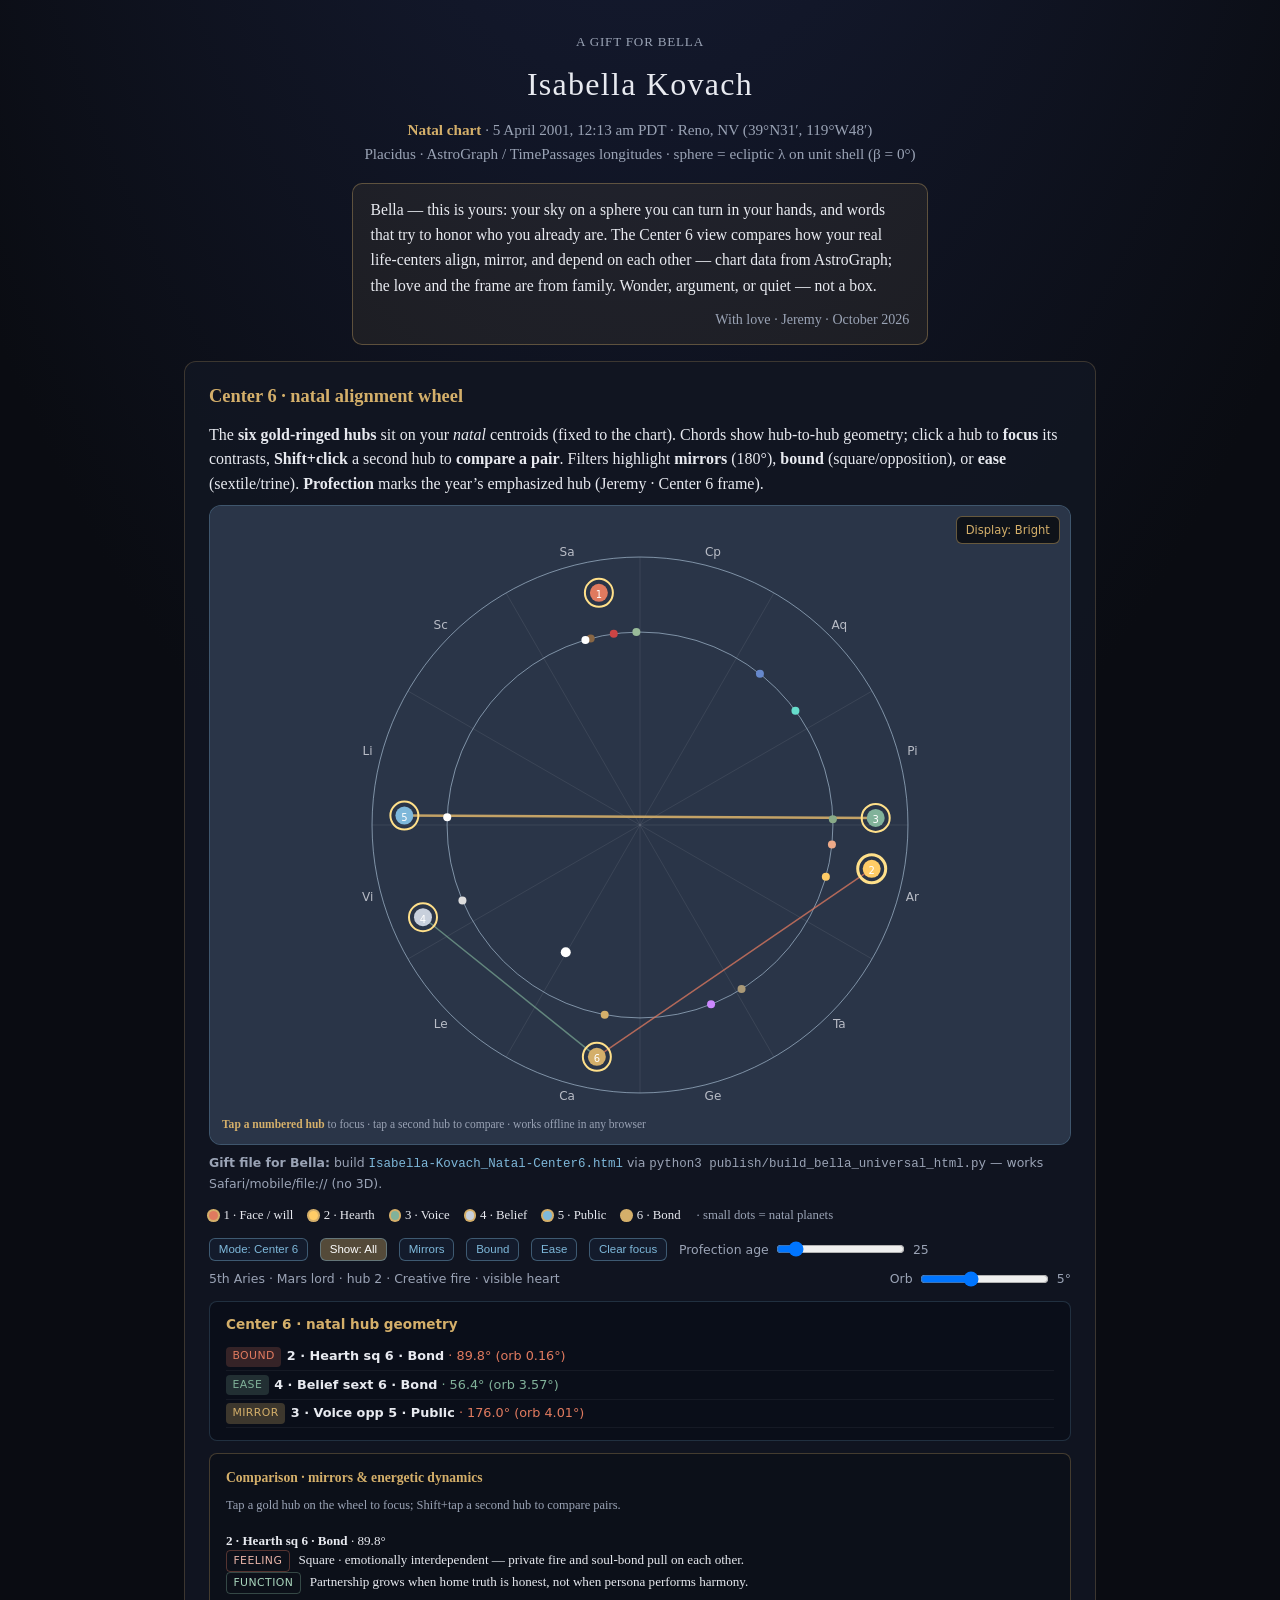
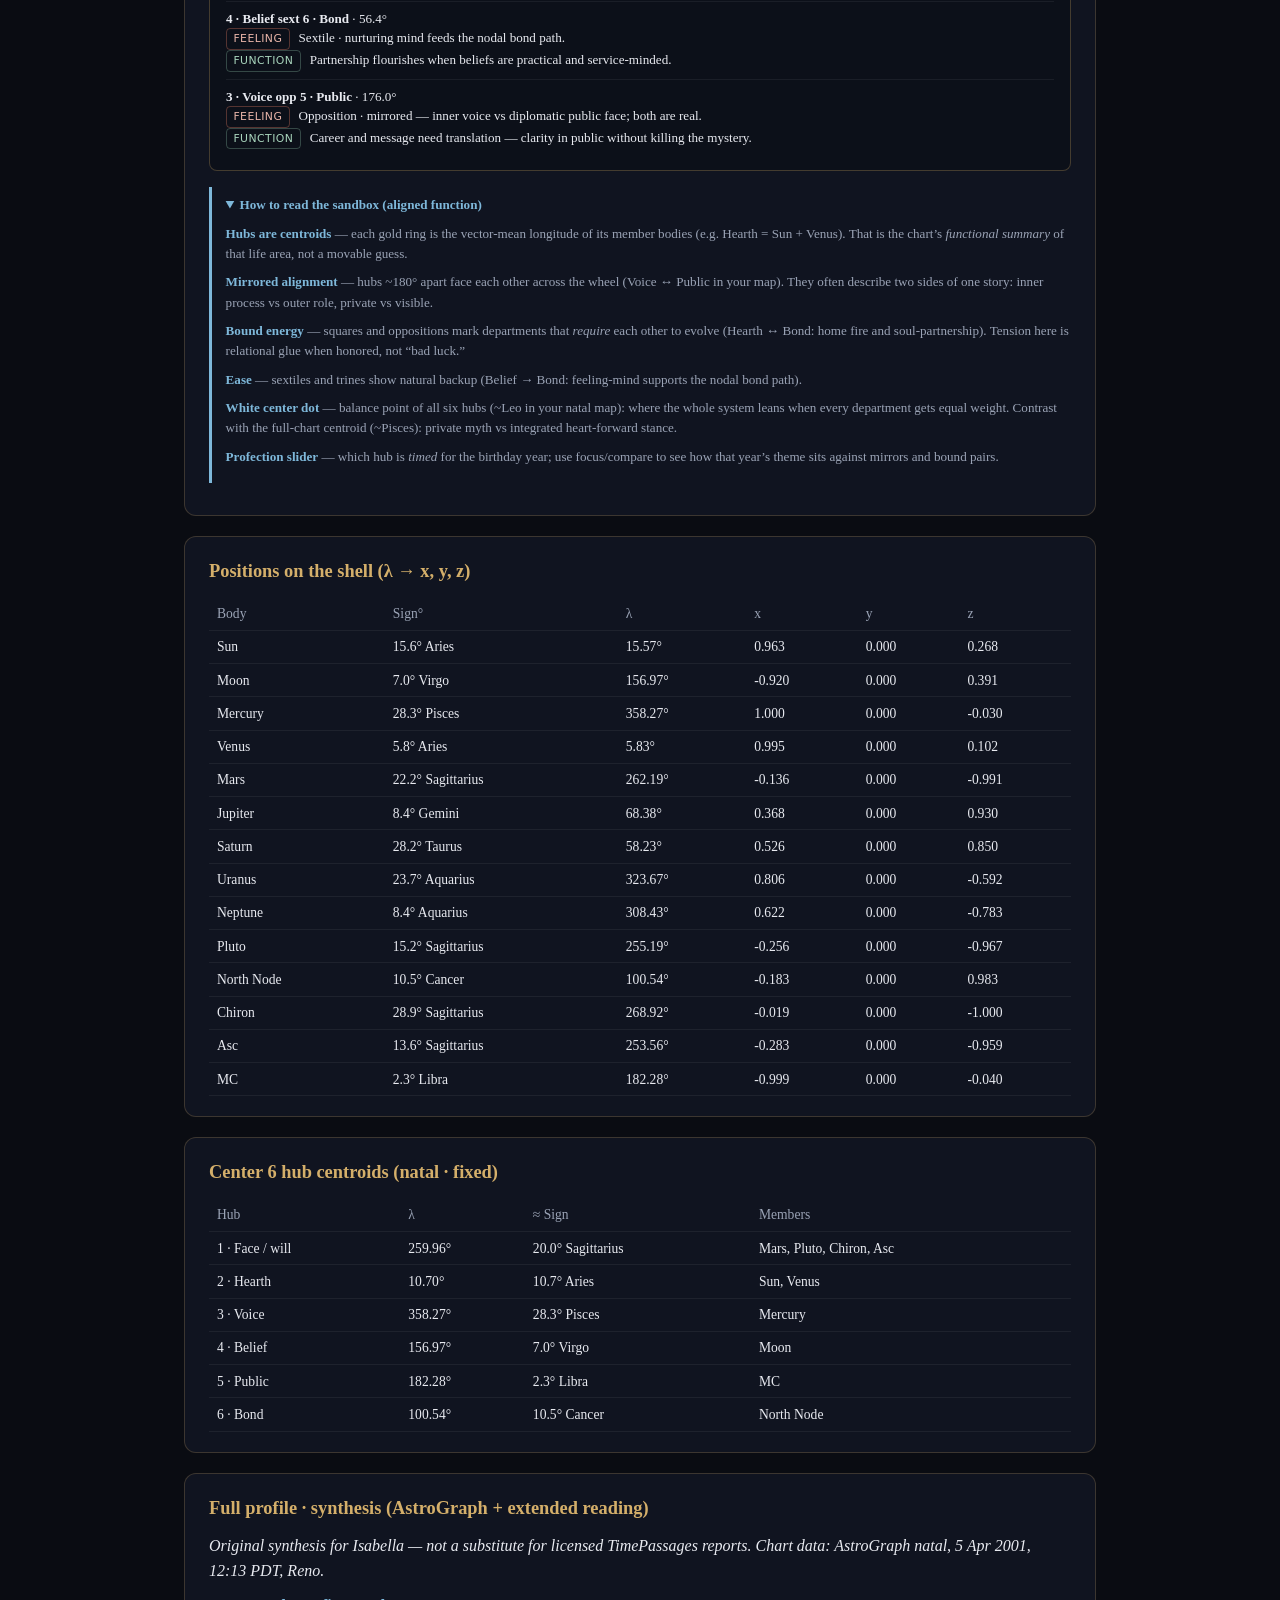
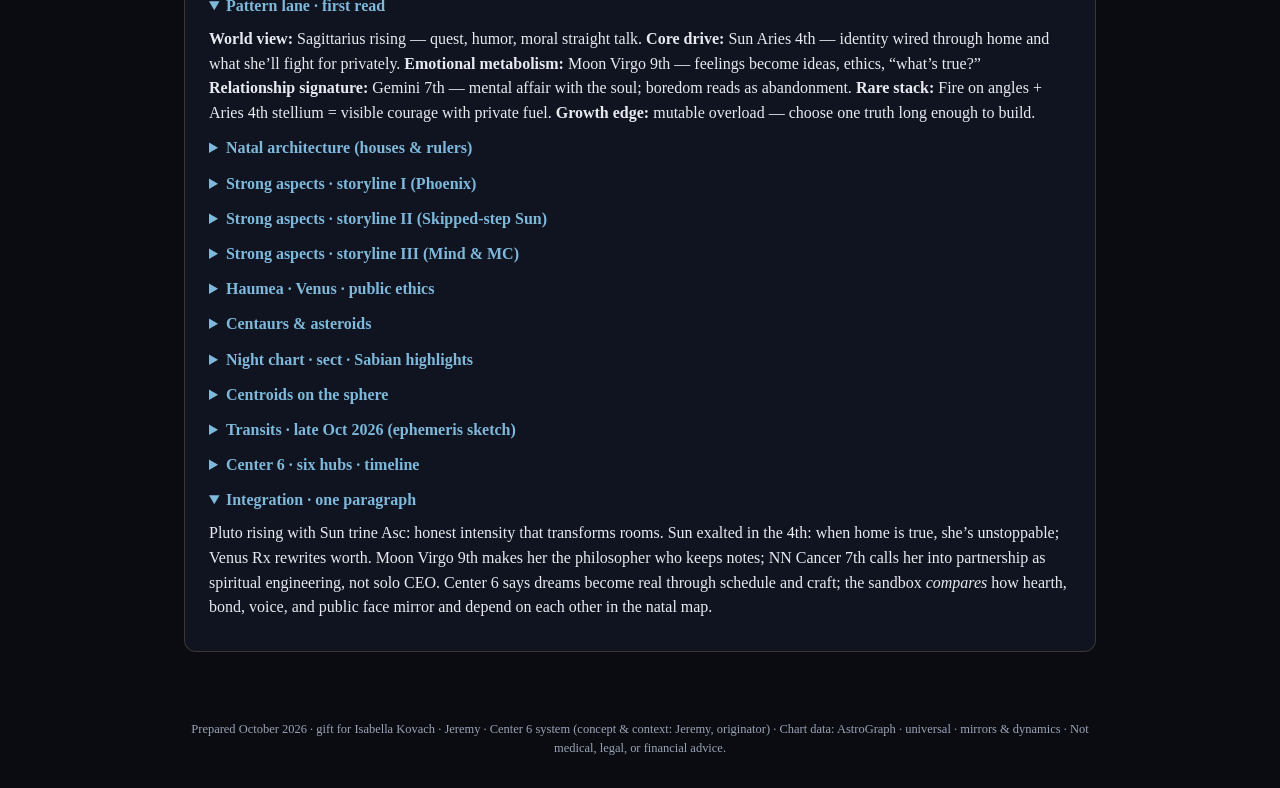
==== hearth-center6-kovach-v0.html @ 4db71a83 "Add unlisted Center 6 natal wheel for Isabella (noindex, not linked)." ====
<!DOCTYPE html>
<html lang="en">
<head>
  <meta charset="utf-8" />
  <meta name="robots" content="noindex,nofollow,noarchive" />
  <meta name="viewport" content="width=device-width, initial-scale=1" />
  <title>Isabella Kovach · Natal Profile · Ecliptic Sphere</title>
  <style>
    :root {
      --bg: #0a0c12;
      --panel: rgba(18, 22, 34, 0.92);
      --text: #e8eaf0;
      --muted: #9aa3b5;
      --gold: #d4af6a;
      --accent: #7eb8da;
      --fire: #e07a5f;
      --earth: #81b29a;
      --air: #a8dadc;
      --water: #6a8caf;
    }
    * { box-sizing: border-box; }
    body {
      margin: 0;
      font-family: "Iowan Old Style", "Palatino Linotype", Palatino, Georgia, serif;
      background: radial-gradient(ellipse 120% 80% at 50% -20%, #1a2240 0%, var(--bg) 55%);
      color: var(--text);
      line-height: 1.55;
    }
    header {
      padding: 2rem 1.5rem 1rem;
      max-width: 960px;
      margin: 0 auto;
      text-align: center;
    }
    header h1 {
      font-weight: 500;
      letter-spacing: 0.04em;
      margin: 0 0 0.35rem;
      font-size: clamp(1.5rem, 4vw, 2rem);
    }
    header .meta { color: var(--muted); font-size: 0.95rem; }
    header .meta strong { color: var(--gold); font-weight: 600; }
    header .gift {
      margin: 1.1rem auto 0;
      max-width: 36rem;
      padding: 0.85rem 1.1rem;
      border-radius: 10px;
      border: 1px solid rgba(212, 175, 106, 0.35);
      background: rgba(212, 175, 106, 0.08);
      color: var(--text);
      font-size: 0.98rem;
      line-height: 1.6;
      text-align: left;
    }
    header .gift em { color: var(--gold); font-style: normal; font-weight: 600; }
    header .gift .from { display: block; margin-top: 0.65rem; font-size: 0.88rem; color: var(--muted); text-align: right; }
    .credit-note {
      font-size: 0.82rem;
      color: var(--muted);
      border-left: 3px solid var(--gold);
      padding: 0.5rem 0 0.5rem 0.85rem;
      margin: 0.75rem 0;
    }
    .credit-note strong { color: var(--accent); font-weight: 600; }
    main { max-width: 960px; margin: 0 auto; padding: 0 1.5rem 3rem; }
    section {
      background: var(--panel);
      border: 1px solid rgba(212, 175, 106, 0.22);
      border-radius: 12px;
      padding: 1.25rem 1.5rem;
      margin-bottom: 1.25rem;
    }
    section h2 {
      margin: 0 0 0.75rem;
      font-size: 1.15rem;
      color: var(--gold);
      font-weight: 600;
    }
    section h3 {
      margin: 1rem 0 0.4rem;
      font-size: 1rem;
      color: var(--accent);
    }
    p { margin: 0.5rem 0; }
    ul { margin: 0.4rem 0; padding-left: 1.2rem; }
    .sphere-wrap {
      touch-action: manipulation;
      position: relative;
      width: 100%;
      aspect-ratio: 1;
      max-height: min(72vh, 640px);
      border-radius: 12px;
      overflow: hidden;
      /* Fallback if WebGL clear fails; 3D scene uses its own clear color */
      background: #3d4f6a;
      border: 1px solid rgba(126, 184, 218, 0.25);
    }
    .sphere-wrap[data-display="cinema"] { background: #050608; }
    .sphere-wrap[data-display="bright"] { background: #2a3548; }
    .display-toggle {
      position: absolute;
      top: 0.65rem;
      right: 0.65rem;
      z-index: 2;
      font-size: 0.72rem;
      font-family: system-ui, sans-serif;
      padding: 0.35rem 0.55rem;
      border-radius: 6px;
      border: 1px solid rgba(212, 175, 106, 0.45);
      background: rgba(10, 12, 18, 0.85);
      color: var(--gold);
      cursor: pointer;
    }
    .display-toggle:hover { background: rgba(30, 36, 52, 0.95); }
    #sphere-canvas { width: 100%; height: 100%; display: block; }
    .sphere-hud {
      position: absolute;
      left: 0.75rem;
      bottom: 0.75rem;
      font-size: 0.72rem;
      color: var(--muted);
      pointer-events: none;
      line-height: 1.35;
    }
    .legend {
      display: flex;
      flex-wrap: wrap;
      gap: 0.5rem 1rem;
      margin-top: 0.75rem;
      font-size: 0.8rem;
    }
    .legend span { display: inline-flex; align-items: center; gap: 0.35rem; }
    .dot {
      width: 0.55rem;
      height: 0.55rem;
      border-radius: 50%;
      display: inline-block;
    }
    .table-scroll { overflow-x: auto; -webkit-overflow-scrolling: touch; }
    table {
      width: 100%;
      border-collapse: collapse;
      font-size: 0.85rem;
    }
    th, td {
      text-align: left;
      padding: 0.35rem 0.5rem;
      border-bottom: 1px solid rgba(255,255,255,0.06);
    }
    th { color: var(--muted); font-weight: 500; }
    .timeline { font-size: 0.88rem; }
    .timeline dt { color: var(--gold); font-weight: 600; margin-top: 0.65rem; }
    .timeline dd { margin: 0.15rem 0 0 0; color: var(--text); }
    .sandbox-bar {
      display: flex;
      flex-wrap: wrap;
      gap: 0.5rem 0.75rem;
      align-items: center;
      margin: 0.75rem 0 0;
      font-size: 0.78rem;
      font-family: system-ui, sans-serif;
    }
    .sandbox-bar label { color: var(--muted); display: flex; align-items: center; gap: 0.35rem; }
    .sandbox-bar button {
      font-size: 0.72rem;
      padding: 0.3rem 0.55rem;
      border-radius: 6px;
      border: 1px solid rgba(126, 184, 218, 0.4);
      background: rgba(20, 28, 46, 0.9);
      color: var(--accent);
      cursor: pointer;
    }
    .sandbox-bar button:hover { background: rgba(40, 52, 78, 0.95); }
    .aspect-panel {
      margin-top: 0.75rem;
      padding: 0.75rem 1rem;
      border-radius: 8px;
      background: rgba(8, 12, 22, 0.65);
      border: 1px solid rgba(126, 184, 218, 0.2);
      font-size: 0.8rem;
      font-family: system-ui, sans-serif;
      max-height: 220px;
      overflow-y: auto;
    }
    .aspect-panel h4 { margin: 0 0 0.5rem; color: var(--gold); font-size: 0.85rem; }
    .aspect-row { padding: 0.2rem 0; border-bottom: 1px solid rgba(255,255,255,0.05); }
    .aspect-row strong { color: var(--text); }
    .aspect-harm { color: #81b29a; }
    .aspect-hard { color: #e07a5f; }
    .aspect-mirror { color: #d4af6a; }
    .dynamic-panel {
      margin-top: 0.75rem;
      padding: 0.85rem 1rem;
      border-radius: 8px;
      border: 1px solid rgba(212, 175, 106, 0.28);
      background: rgba(0, 0, 0, 0.2);
      font-size: 0.82rem;
    }
    .dynamic-panel h4 { margin: 0 0 0.5rem; color: var(--gold); font-size: 0.85rem; }
    .dynamic-row { padding: 0.45rem 0; border-bottom: 1px solid rgba(255,255,255,0.06); line-height: 1.45; }
    .dynamic-row:last-child { border-bottom: none; }
    .tag {
      display: inline-block;
      font-size: 0.68rem;
      font-family: system-ui, sans-serif;
      letter-spacing: 0.04em;
      text-transform: uppercase;
      padding: 0.12rem 0.4rem;
      border-radius: 4px;
      margin-right: 0.35rem;
      vertical-align: middle;
    }
    .tag-mirror { background: rgba(212, 175, 106, 0.25); color: var(--gold); }
    .tag-bound { background: rgba(224, 122, 95, 0.2); color: #e07a5f; }
    .tag-ease { background: rgba(129, 178, 154, 0.2); color: #81b29a; }
    .tag-couple { background: rgba(126, 184, 218, 0.2); color: var(--accent); }
    .tag-emotional { border: 1px solid rgba(224, 122, 95, 0.35); color: #e8b4a8; }
    .tag-functional { border: 1px solid rgba(129, 178, 154, 0.35); color: #a8d4bc; }
    .sandbox-bar button.active { background: rgba(212, 175, 106, 0.35); color: #fff; }
    .analysis details { margin: 0.65rem 0; }
    .analysis summary {
      cursor: pointer;
      color: var(--accent);
      font-weight: 600;
    }
    .analysis details[open] summary { margin-bottom: 0.5rem; }
    footer {
      max-width: 960px;
      margin: 0 auto;
      padding: 0 1.5rem 2rem;
      font-size: 0.78rem;
      color: var(--muted);
      text-align: center;
    }
    @media print {
      .sphere-wrap {
      touch-action: manipulation; break-inside: avoid; max-height: 420px; }
      body { background: #fff; color: #111; }
      section { border-color: #ccc; background: #fafafa; }
    }
  </style>
</head>
<body>
  <header>
    <p class="meta" style="margin:0 0 0.5rem; font-size:0.82rem; letter-spacing:0.06em; text-transform:uppercase;">A gift for Bella</p>
    <h1>Isabella Kovach</h1>
    <p class="meta">
      <strong>Natal chart</strong> · 5 April 2001, 12:13 am PDT · Reno, NV (39°N31′, 119°W48′)<br />
      Placidus · AstroGraph / TimePassages longitudes · sphere = ecliptic λ on unit shell (β = 0°)
    </p>
    <div class="gift">
      Bella — this is yours: your sky on a sphere you can turn in your hands, and words that try to honor who you already are. The Center 6 view compares how your real life-centers align, mirror, and depend on each other — chart data from AstroGraph; the love and the frame are from family. Wonder, argument, or quiet — not a box.
      <span class="from">With love · Jeremy · October 2026</span>
    </div>
  </header>

  <main>
    <section id="sphere">
      <h2>Center 6 · natal alignment wheel</h2>
      <p>The <strong>six gold-ringed hubs</strong> sit on your <em>natal</em> centroids (fixed to the chart). Chords show hub-to-hub geometry; click a hub to <strong>focus</strong> its contrasts, <strong>Shift+click</strong> a second hub to <strong>compare a pair</strong>. Filters highlight <strong>mirrors</strong> (180°), <strong>bound</strong> (square/opposition), or <strong>ease</strong> (sextile/trine). <strong>Profection</strong> marks the year’s emphasized hub (Jeremy · Center 6 frame).</p>
      <div class="sphere-wrap" id="sphere-wrap" data-display="bright">
        <button type="button" class="display-toggle" id="display-toggle" title="Cycle background contrast">Display: Bright</button>
        <canvas id="natal-chart-canvas" aria-label="Natal ecliptic wheel with Center 6 hubs"></canvas>
        <div class="sphere-hud" id="sphere-hud">Click a <strong style="color:#d4af6a">gold hub</strong> to focus · Shift+click to compare · drag empty space to rotate · scroll to zoom</div>
        
        
      </div>
      <p style="font-size:0.78rem;color:var(--muted);margin:0.5rem 0 0;font-family:system-ui,sans-serif;"><strong>Gift file for Bella:</strong> build <code style="color:var(--accent)">Isabella-Kovach_Natal-Center6.html</code> via <code>python3 publish/build_bella_universal_html.py</code> — works Safari/mobile/file:// (no 3D).</p>
      <div class="legend" id="planet-legend"></div>
      <div class="sandbox-bar">
        <button type="button" id="toggle-mode">Mode: Center 6</button>
        <button type="button" id="filter-all" class="active">Show: All</button>
        <button type="button" id="filter-mirror">Mirrors</button>
        <button type="button" id="filter-bound">Bound</button>
        <button type="button" id="filter-ease">Ease</button>
        <button type="button" id="clear-focus">Clear focus</button>
        <label>Profection age <input type="range" id="age-slider" min="24" max="34" value="25" /> <span id="age-val">25</span></label>
        <span id="profection-caption" style="color:var(--muted);flex:1 1 12rem;"></span>
        <label>Orb <input type="range" id="orb-slider" min="2" max="10" value="5" /> <span id="orb-val">5°</span></label>
      </div>
      <div class="aspect-panel" id="aspect-panel">
        <h4 id="aspect-panel-title">Center 6 · natal hub geometry</h4>
        <div id="aspect-list"></div>
      </div>
      <div class="dynamic-panel" id="dynamic-panel">
        <h4 id="dynamic-panel-title">Comparison · mirrors &amp; energetic dynamics</h4>
        <p id="dynamic-intro" style="margin:0 0 0.5rem;color:var(--muted);font-size:0.78rem;">Click a hub to see how that life-center couples, mirrors, or depends on the others. Pairs are read from natal centroids only.</p>
        <div id="dynamic-list"></div>
      </div>
      <details open class="credit-note" style="margin-top:1rem;border-left-color:var(--accent);">
        <summary style="cursor:pointer;color:var(--accent);font-weight:600;">How to read the sandbox (aligned function)</summary>
        <p><strong>Hubs are centroids</strong> — each gold ring is the vector-mean longitude of its member bodies (e.g. Hearth = Sun + Venus). That is the chart’s <em>functional summary</em> of that life area, not a movable guess.</p>
        <p><strong>Mirrored alignment</strong> — hubs ~180° apart face each other across the wheel (Voice ↔ Public in your map). They often describe two sides of one story: inner process vs outer role, private vs visible.</p>
        <p><strong>Bound energy</strong> — squares and oppositions mark departments that <em>require</em> each other to evolve (Hearth ↔ Bond: home fire and soul-partnership). Tension here is relational glue when honored, not “bad luck.”</p>
        <p><strong>Ease</strong> — sextiles and trines show natural backup (Belief → Bond: feeling-mind supports the nodal bond path).</p>
        <p><strong>White center dot</strong> — balance point of all six hubs (~Leo in your natal map): where the whole system leans when every department gets equal weight. Contrast with the full-chart centroid (~Pisces): private myth vs integrated heart-forward stance.</p>
        <p><strong>Profection slider</strong> — which hub is <em>timed</em> for the birthday year; use focus/compare to see how that year’s theme sits against mirrors and bound pairs.</p>
      </details>
    </section>

    <section>
      <h2>Positions on the shell (λ → x, y, z)</h2>
      <table id="pos-table">
        <thead><tr><th>Body</th><th>Sign°</th><th>λ</th><th>x</th><th>y</th><th>z</th></tr></thead>
        <tbody></tbody>
      </table>
    </section>

    <section>
      <h2>Center 6 hub centroids (natal · fixed)</h2>
      <table id="centroid-table">
        <thead><tr><th>Hub</th><th>λ</th><th>≈ Sign</th><th>Members</th></tr></thead>
        <tbody id="hub-table-body"></tbody>
      </table>
    </section>

    <section class="analysis">
      <h2>Full profile · synthesis (AstroGraph + extended reading)</h2>
      <p><em>Original synthesis for Isabella — not a substitute for licensed TimePassages reports. Chart data: AstroGraph natal, 5 Apr 2001, 12:13 PDT, Reno.</em></p>

      <details open>
        <summary>Pattern lane · first read</summary>
        <p><strong>World view:</strong> Sagittarius rising — quest, humor, moral straight talk. <strong>Core drive:</strong> Sun Aries 4th — identity wired through home and what she’ll fight for privately. <strong>Emotional metabolism:</strong> Moon Virgo 9th — feelings become ideas, ethics, “what’s true?” <strong>Relationship signature:</strong> Gemini 7th — mental affair with the soul; boredom reads as abandonment. <strong>Rare stack:</strong> Fire on angles + Aries 4th stellium = visible courage with private fuel. <strong>Growth edge:</strong> mutable overload — choose one truth long enough to build.</p>
      </details>

      <details>
        <summary>Natal architecture (houses &amp; rulers)</summary>
        <p><strong>Asc Sag · MC Libra</strong> — public grace, diplomacy, beauty; career ruled by <strong>Venus Rx 4th</strong> (roots before résumé). <strong>4th cluster:</strong> Sun (exalted), Venus Rx, Vesta, Juno, Eris — hearth is sacred, contractual, disruptive. <strong>1st cluster:</strong> Mars, Pluto Rx, Chiron, Pallas, Nessus — visible will, wound, strategy. <strong>6th:</strong> Jupiter Gemini + Saturn Taurus — monastery of craft; Saturn trine MC. <strong>2nd:</strong> Uranus/Neptune Aquarius — visionary, unstable values; Lilith equality in money. <strong>NN Cancer 7th / SN Cap 1st</strong> — partnership nurture vs. solo achiever habit. <strong>Vertex &amp; Lot of Fortune 8th</strong> — fate and luck through merge and transformation.</p>
      </details>

      <details>
        <summary>Strong aspects · storyline I (Phoenix)</summary>
        <p>Sun trine Pluto (0.4°), Sun trine Asc, Pluto conjunct Asc (1.6°), Sun trine Pallas, Pluto conjunct Pallas — regeneration on the persona; champion underdog; shadow: intensity, ego when insecure. Vesta trine Asc: devotion visible. Mars conjunct Pluto + Chiron: passive-aggressive OR healer-warrior — conscious anger decides. Fire trine engine: Sun/Venus Aries — Mars/Pluto/Chiron Sag — recovery fast when home is honest.</p>
      </details>

      <details>
        <summary>Strong aspects · storyline II (Skipped-step Sun)</summary>
        <p>Sun square North Node (5°) — identity mission not easy; discover who you are at base. Sun conjunct Eris/Vesta; square Nessus/Ceres — soul-aligned fights; trust/nurture wounds. Sun inconjunct Makemake (0.4°); Moon conjunct Makemake — activism and natural law as feeling. Sun semi-square Saturn — love vs. recognition. Sun conjunct Venus (9.7°) — charm fused with selfhood at the root.</p>
      </details>

      <details>
        <summary>Strong aspects · storyline III (Mind &amp; MC)</summary>
        <p>Mercury sextile Saturn (exact) — profound structured mind. Mercury square Chiron (0.6°) — communication wound/healing; sibling/speech themes. Mercury opposite MC — public wants clarity; Mercury Pisces 3rd wants poetry — editor, therapist, artist of form. Moon conjunct Chariklo (2.3°) — blind seer in 9th; Moon square Jupiter (1.4°) — optimism, overspend, overpromise. Moon trine/sextile nodes — visceral drive toward nurture and home base.</p>
      </details>

      <details>
        <summary>Haumea · Venus · public ethics</summary>
        <p>Venus opposite Haumea (1.6°); Haumea conjunct MC (5.1°); Venus opposite MC — love renegotiated against natural law in career. Jupiter trine Neptune (0.1°) trine Haumea — faith, art, generosity; Neptune square Pholus — groups/opening the “cask” risk. Venus sextile Jupiter/Neptune — romantic idealism; ground via 6th-house Saturn.</p>
      </details>

      <details>
        <summary>Centaurs &amp; asteroids</summary>
        <p><strong>Pallas</strong> conj Asc/Pluto — strategic fire. <strong>Juno</strong> 4th Aries — boundaries in partnership at home. <strong>Pholus</strong> 11th Rx — friend-group trigger events. <strong>Nessus</strong> 1st + SN — poison/revenge theme on identity; NN opp Nessus — grow through clean trust. <strong>Ceres–Nessus</strong> — nurture vs. harm cycles. <strong>Eris</strong> 4th — iconoclasm at home; Mars trine Eris — fight from core values. <strong>Makemake</strong> square Asc — environmental moral compass on the body.</p>
      </details>

      <details>
        <summary>Night chart · sect · Sabian highlights</summary>
        <p>Night birth: Moon &amp; Venus in sect; Sun/Mars out of sect — feelings and bonding as reliable instruments. Sun exalted 4th; Venus Rx detriment under Sun’s beams — love learned backward. Sun Aries 16 — nature spirits at sunset (thin veil at home). Moon Virgo 7 — complexity of service and desire. MC Libra 3 — public built one fair decision at a time.</p>
      </details>

      <details>
        <summary>Centroids on the sphere</summary>
        <p>Whole chart ≈ 17° Pisces; personal pentad ≈ 22° Pisces; Sag cluster ≈ 20° Sag; Sun–Venus ≈ 11° Aries; Sun–Moon balance ≈ 26° Gemini. Global pull = private myth + identity-at-home; Sag cluster = visible arrow; Gemini midpoint = mind/belief axis.</p>
      </details>

      <details>
        <summary>Transits · late Oct 2026 (ephemeris sketch)</summary>
        <p><strong>Act I:</strong> Saturn + Neptune early Aries on 4th stellium — home/worth rebuilt and fogged. <strong>Act II:</strong> Uranus Gemini square Moon 9th — belief/work shake; conjunct natal Jupiter 6th. <strong>Act III:</strong> Mars/Jupiter Leo 8th trine Sag 1st — depth fuels confidence. <strong>Act IV:</strong> Sun Scorpio sextile MC — backstage work feeds reputation. <strong>Profection 25:</strong> Aries 5th, Mars lord — creative reboot year; aligns with Personal Year 1.</p>
      </details>

      <details>
        <summary>Center 6 · six hubs · timeline</summary>
        <div class="credit-note">
          <strong>Center 6</strong> is a family reading frame — not an AstroGraph product. It names two layers: (1) the <em>natal 6th house</em> as the life “center of craft” (body, daily work, rhythm — here Jupiter + Saturn), and (2) <em>six aspect hubs</em> (Face, Hearth, Voice, Belief, Public, Bond) used to time themes through profection years. Context, naming, and integration for this profile: <strong>Jeremy (originator)</strong>; chart longitudes remain AstroGraph / TimePassages.
        </div>
        <p><strong>Natal 6th</strong> Jupiter + Saturn — mastery through routine. <strong>Hubs:</strong> (1) Face/will (2) Hearth (3) Voice (4) Belief (5) Public (6) Bond. <strong>Apr 2026–27</strong> age 25 PY1 5th Mars. <strong>Apr 2027–28</strong> age 26 PY2 <strong>6th Venus = Center 6 year</strong>. <strong>2028</strong> 7th Mercury. <strong>2029</strong> 8th Moon. <strong>2030–31</strong> Saturn return. <strong>2031</strong> 10th Mercury / Haumea MC harvest.</p>
      </details>

      <details open>
        <summary>Integration · one paragraph</summary>
        <p>Pluto rising with Sun trine Asc: honest intensity that transforms rooms. Sun exalted in the 4th: when home is true, she’s unstoppable; Venus Rx rewrites worth. Moon Virgo 9th makes her the philosopher who keeps notes; NN Cancer 7th calls her into partnership as spiritual engineering, not solo CEO. Center 6 says dreams become real through schedule and craft; the sandbox <em>compares</em> how hearth, bond, voice, and public face mirror and depend on each other in the natal map.</p>
      </details>
    </section>
  </main>

  <footer>
    Prepared October 2026 · gift for Isabella Kovach · Jeremy · Center 6 system (concept &amp; context: Jeremy, originator) · Chart data: AstroGraph · universal · mirrors &amp; dynamics · Not medical, legal, or financial advice.
  </footer>

  
<script>
/**
 * Local-file / Safari-safe natal wheel (no ES modules, no WebGL).
 * Used when opening the HTML via file:// (double-click, AirDrop, Drive download).
 */
(function () {
  const SIGNS = [
    'Aries', 'Taurus', 'Gemini', 'Cancer', 'Leo', 'Virgo', 'Libra', 'Scorpio',
    'Sagittarius', 'Capricorn', 'Aquarius', 'Pisces',
  ];

  const BODIES = [
    { name: 'Sun', sign: 'Aries', d: 15, m: 33, s: 59, color: '#ffcc66' },
    { name: 'Moon', sign: 'Virgo', d: 6, m: 58, s: 25, color: '#dddddd' },
    { name: 'Mercury', sign: 'Pisces', d: 28, m: 16, s: 13, color: '#88aa88' },
    { name: 'Venus', sign: 'Aries', d: 5, m: 50, s: 3, color: '#eeaa88' },
    { name: 'Mars', sign: 'Sagittarius', d: 22, m: 11, s: 6, color: '#cc4444' },
    { name: 'Jupiter', sign: 'Gemini', d: 8, m: 22, s: 58, color: '#cc88ff' },
    { name: 'Saturn', sign: 'Taurus', d: 28, m: 14, s: 1, color: '#aa9977' },
    { name: 'Uranus', sign: 'Aquarius', d: 23, m: 40, s: 26, color: '#66ddcc' },
    { name: 'Neptune', sign: 'Aquarius', d: 8, m: 25, s: 54, color: '#6688cc' },
    { name: 'Pluto', sign: 'Sagittarius', d: 15, m: 11, s: 15, color: '#886644' },
    { name: 'North Node', sign: 'Cancer', d: 10, m: 32, s: 32, color: '#d4af6a' },
    { name: 'Chiron', sign: 'Sagittarius', d: 28, m: 55, s: 9, color: '#99bb99' },
    { name: 'Asc', sign: 'Sagittarius', d: 13, m: 33, s: 49, color: '#ffffff' },
    { name: 'MC', sign: 'Libra', d: 2, m: 17, s: 0, color: '#ffffff' },
  ];

  const CENTER6_HUBS = [
    { id: 1, label: '1 · Face / will', members: ['Mars', 'Pluto', 'Chiron', 'Asc'], color: '#e07a5f' },
    { id: 2, label: '2 · Hearth', members: ['Sun', 'Venus'], color: '#ffcc66' },
    { id: 3, label: '3 · Voice', members: ['Mercury'], color: '#81b29a' },
    { id: 4, label: '4 · Belief', members: ['Moon'], color: '#c8d0dc' },
    { id: 5, label: '5 · Public', members: ['MC'], color: '#7eb8da' },
    { id: 6, label: '6 · Bond', members: ['North Node'], color: '#d4af6a' },
  ];

  const HUB_PAIR_DYNAMICS = {
    '2-3': {
      emotional: 'Heart and speech share one breath — what you love at home wants to be said immediately.',
      functional: 'Sun–Venus and Mercury on one arc: identity-at-hearth exports through voice.',
    },
    '2-6': {
      emotional: 'Square · emotionally interdependent — private fire and soul-bond pull on each other.',
      functional: 'Partnership grows when home truth is honest, not when persona performs harmony.',
    },
    '3-5': {
      emotional: 'Opposition · mirrored — inner voice vs diplomatic public face; both are real.',
      functional: 'Career and message need translation — clarity in public without killing the mystery.',
    },
    '3-4': {
      emotional: 'Near-opposition · belief-feeling and voice stare across the wheel.',
      functional: 'Moon Virgo 9th and Mercury 3rd: teach what you feel after you have sorted it.',
    },
    '4-5': {
      emotional: 'Conjunction-band · belief and reputation cohabit on your name.',
      functional: 'Public role carries emotional ethics; reputation follows integrity.',
    },
    '4-6': {
      emotional: 'Sextile · nurturing mind feeds the nodal bond path.',
      functional: 'Partnership flourishes when beliefs are practical and service-minded.',
    },
    '1-2': {
      emotional: 'Trine-band · Face and Hearth share fire when home is aligned.',
      functional: 'Courage on the street when the 4th is honest.',
    },
    '1-5': {
      emotional: 'Trine-band · persona and public image can harmonize.',
      functional: 'Will (Face) expresses as fair, visible leadership when integrated.',
    },
    '2-5': {
      emotional: 'Near-mirror · hearth fire vs public Libra — love-at-home vs image-in-world.',
      functional: 'Public love-policy must match private worth work.',
    },
    '5-6': {
      emotional: 'Square-band · public role and bond axis negotiate visibility vs belonging.',
      functional: 'Partnerships test whether reputation serves connection or performance.',
    },
  };

  const PROFECTION_BY_AGE = {
    24: { house: '4th Pisces', hub: 2, note: 'Hearth · roots · inner life' },
    25: { house: '5th Aries · Mars lord', hub: 2, note: 'Creative fire · visible heart' },
    26: { house: '6th Taurus · Venus lord', hub: 2, note: 'Center 6 craft year · body · work · rhythm' },
    27: { house: '7th Gemini · Mercury lord', hub: 6, note: 'Bond · contracts · partners' },
    28: { house: '8th Cancer · Moon lord', hub: 6, note: 'Merge · shared depth · trust' },
    29: { house: '9th Leo · Sun lord', hub: 4, note: 'Belief · travel · teaching' },
    30: { house: '10th Virgo · Mercury lord', hub: 5, note: 'Public craft · Haumea MC themes' },
    31: { house: '11th Libra · Venus lord', hub: 5, note: 'Allies · circles · fairness' },
    32: { house: '12th Scorpio · Pluto lord', hub: 1, note: 'Shadow · retreat · inner work' },
    33: { house: '1st Sag · Jupiter lord', hub: 1, note: 'Persona reset · Face' },
    34: { house: '2nd Cap · Saturn lord', hub: 6, note: 'Values · resources · Bond to earth' },
  };

  const ASPECT_DEF = [
    { ang: 0, name: 'conj', orb: 8, hard: false },
    { ang: 60, name: 'sext', orb: 5, hard: false },
    { ang: 90, name: 'sq', orb: 7, hard: true },
    { ang: 120, name: 'tri', orb: 7, hard: false },
    { ang: 180, name: 'opp', orb: 8, hard: true },
  ];

  function signIndex(s) {
    return SIGNS.indexOf(s);
  }
  function lonDeg(b) {
    return signIndex(b.sign) * 30 + b.d + b.m / 60 + b.s / 3600;
  }
  function centroidLon(lons) {
    let x = 0;
    let z = 0;
    for (const l of lons) {
      const r = (l * Math.PI) / 180;
      x += Math.cos(r);
      z += Math.sin(r);
    }
    return (((Math.atan2(z, x) * 180) / Math.PI) % 360 + 360) % 360;
  }
  function sigLabel(lon) {
    const i = Math.floor((((lon % 360) + 360) % 360) / 30) % 12;
    const deg = lon % 30;
    return `${deg.toFixed(1)}° ${SIGNS[i]}`;
  }
  function sep(la, lb) {
    let d = Math.abs(la - lb) % 360;
    return Math.min(d, 360 - d);
  }
  function findAspect(la, lb, maxOrb) {
    const s = sep(la, lb);
    for (const a of ASPECT_DEF) {
      const o = Math.abs(s - a.ang);
      if (o <= Math.min(maxOrb, a.orb)) return { ...a, orb: o, sep: s, mirror: a.ang === 180 };
    }
    if (Math.abs(s - 180) <= Math.min(maxOrb, 5)) {
      return { ang: 180, name: 'opp', orb: Math.abs(s - 180), sep: s, hard: true, mirror: true };
    }
    return null;
  }
  function aspectKind(asp) {
    if (asp.mirror || asp.name === 'opp' || Math.abs(asp.sep - 180) <= 4) return 'mirror';
    if (asp.name === 'sq' || (asp.hard && asp.name !== 'conj')) return 'bound';
    if (asp.name === 'sext' || asp.name === 'tri') return 'ease';
    if (asp.name === 'conj') return 'couple';
    return 'other';
  }
  function pairKey(a, b) {
    return a < b ? `${a}-${b}` : `${b}-${a}`;
  }

  function pickHub(id, shiftKey, focusHubId, compareHubId) {
    if (shiftKey) {
      if (focusHubId == null) return { focus: id, compare: null };
      if (focusHubId !== id) return { focus: focusHubId, compare: id };
      return { focus: focusHubId, compare: null };
    }
    if (focusHubId === id) return { focus: null, compare: null };
    if (focusHubId != null && compareHubId == null && focusHubId !== id) {
      return { focus: focusHubId, compare: id };
    }
    return { focus: id, compare: null };
  }

  window.BellaLocalWheel = {
    init() {
      const natalLon = Object.fromEntries(BODIES.map((b) => [b.name, lonDeg(b)]));
      const hubLon = Object.fromEntries(
        CENTER6_HUBS.map((h) => [h.id, centroidLon(h.members.map((n) => natalLon[n]))]),
      );

      let maxOrb = 5;
      let aspectFilter = 'all';
      let focusHubId = null;
      let compareHubId = null;
      let profectionAge = 25;
      let sandboxMode = 'center6';

      const canvas =
        document.getElementById('natal-chart-canvas') ||
        document.getElementById('sphere-fallback-2d') ||
        document.getElementById('sphere-canvas');
      const wrap = document.getElementById('sphere-wrap');
      if (canvas) {
        canvas.id = 'natal-chart-canvas';
        canvas.style.display = 'block';
        canvas.style.position = 'absolute';
        canvas.style.inset = '0';
        canvas.style.width = '100%';
        canvas.style.height = '100%';
        canvas.style.touchAction = 'manipulation';
      }
      document.getElementById('sphere-canvas')?.style.setProperty('display', 'none', 'important');

      const hud = document.getElementById('sphere-hud');
      if (hud) {
        hud.innerHTML =
          '<strong style="color:#d4af6a">Tap a numbered hub</strong> to focus · tap a second hub to compare · works offline in any browser';
      }

      function fillTables() {
        const tbody = document.querySelector('#pos-table tbody');
        if (tbody) {
          tbody.innerHTML = '';
          BODIES.forEach((b) => {
            const lam = natalLon[b.name];
            const r = (lam * Math.PI) / 180;
            const tr = document.createElement('tr');
            tr.innerHTML = `<td>${b.name}</td><td>${sigLabel(lam)}</td><td>${lam.toFixed(2)}°</td><td>${Math.cos(r).toFixed(3)}</td><td>0.000</td><td>${Math.sin(r).toFixed(3)}</td>`;
            tbody.appendChild(tr);
          });
        }
        const hubBody = document.getElementById('hub-table-body');
        if (hubBody) {
          hubBody.innerHTML = '';
          CENTER6_HUBS.forEach((h) => {
            const lam = hubLon[h.id];
            const tr = document.createElement('tr');
            tr.innerHTML = `<td>${h.label}</td><td>${lam.toFixed(2)}°</td><td>${sigLabel(lam)}</td><td>${h.members.join(', ')}</td>`;
            hubBody.appendChild(tr);
          });
        }
        const legend = document.getElementById('planet-legend');
        if (legend && !legend.dataset.filled) {
          legend.dataset.filled = '1';
          CENTER6_HUBS.forEach((h) => {
            legend.innerHTML += `<span><i class="dot" style="background:${h.color}; box-shadow:0 0 0 2px #d4af6a"></i>${h.label}</span>`;
          });
          legend.innerHTML += '<span style="color:var(--muted)">· small dots = natal planets</span>';
        }
      }

      function allHubAspects() {
        const out = [];
        for (let i = 0; i < CENTER6_HUBS.length; i++) {
          for (let j = i + 1; j < CENTER6_HUBS.length; j++) {
            const ha = CENTER6_HUBS[i];
            const hb = CENTER6_HUBS[j];
            const a = findAspect(hubLon[ha.id], hubLon[hb.id], maxOrb);
            if (a) out.push({ a: ha.label, b: hb.label, aId: ha.id, bId: hb.id, ...a });
          }
        }
        out.sort((x, y) => x.orb - y.orb);
        return out;
      }

      function chordVisible(asp) {
        if (compareHubId != null && focusHubId != null) {
          const ids = new Set([asp.aId, asp.bId]);
          if (!ids.has(focusHubId) || !ids.has(compareHubId)) return false;
        } else if (focusHubId != null) {
          if (asp.aId !== focusHubId && asp.bId !== focusHubId) return false;
        }
        if (aspectFilter === 'all') return true;
        const k = aspectKind(asp);
        if (aspectFilter === 'mirror') return k === 'mirror';
        if (aspectFilter === 'bound') return k === 'bound' || k === 'mirror';
        if (aspectFilter === 'ease') return k === 'ease' || k === 'couple';
        return true;
      }

      function renderAspectPanel(aspects) {
        const el = document.getElementById('aspect-list');
        const title = document.getElementById('aspect-panel-title');
        if (!el || !title) return;
        title.textContent = 'Center 6 · natal hub geometry';
        const visible = aspects.filter((a) => chordVisible(a));
        if (!visible.length) {
          el.innerHTML = '<p class="aspect-row">No aspects in this filter/focus within orb.</p>';
          return;
        }
        el.innerHTML = visible
          .slice(0, 36)
          .map((asp) => {
            const k = aspectKind(asp);
            const tag =
              k === 'mirror'
                ? '<span class="tag tag-mirror">mirror</span>'
                : k === 'bound'
                  ? '<span class="tag tag-bound">bound</span>'
                  : k === 'ease'
                    ? '<span class="tag tag-ease">ease</span>'
                    : k === 'couple'
                      ? '<span class="tag tag-couple">coupled</span>'
                      : '';
            return `<div class="aspect-row ${asp.hard ? 'aspect-hard' : 'aspect-harm'}">${tag}<strong>${asp.a} ${asp.name} ${asp.b}</strong> · ${asp.sep.toFixed(1)}° (orb ${asp.orb.toFixed(2)}°)</div>`;
          })
          .join('');
      }

      function renderDynamics(aspects) {
        const list = document.getElementById('dynamic-list');
        const intro = document.getElementById('dynamic-intro');
        if (!list || !intro) return;
        let pairs = aspects.filter((a) => chordVisible(a));
        intro.textContent =
          'Tap a gold hub on the wheel to focus; Shift+tap a second hub to compare pairs.';
        if (!pairs.length) {
          list.innerHTML = '<p class="dynamic-row">No dynamics in current filter within orb.</p>';
          return;
        }
        list.innerHTML = pairs
          .map((asp) => {
            const key = pairKey(asp.aId, asp.bId);
            const dyn = HUB_PAIR_DYNAMICS[key];
            const emotional =
              dyn?.emotional ??
              'These centers exchange pressure and support through this aspect.';
            const functional =
              dyn?.functional ?? 'Integration means honoring both hubs, not picking one as “real.”';
            return `<div class="dynamic-row"><strong>${asp.a} ${asp.name} ${asp.b}</strong> · ${asp.sep.toFixed(1)}°<br /><span class="tag tag-emotional">feeling</span> ${emotional}<br /><span class="tag tag-functional">function</span> ${functional}</div>`;
          })
          .join('');
      }

      function pt(lam, cx, cy, R) {
        const r = (lam * Math.PI) / 180;
        return { x: cx + R * Math.cos(r), y: cy + R * Math.sin(r) };
      }

      function drawWheel() {
        if (!canvas) return;
        const ctx = canvas.getContext('2d');
        const dpr = window.devicePixelRatio || 1;
        const rect = canvas.getBoundingClientRect();
        const w = Math.max(280, rect.width);
        const h = Math.max(280, rect.height);
        canvas.width = w * dpr;
        canvas.height = h * dpr;
        ctx.setTransform(dpr, 0, 0, dpr, 0, 0);
        const cx = w / 2;
        const cy = h / 2;
        const R = Math.min(w, h) * 0.42;
        const bg =
          wrap?.dataset.display === 'cinema'
            ? '#050608'
            : wrap?.dataset.display === 'standard'
              ? '#141c2e'
              : '#2a3548';
        ctx.fillStyle = bg;
        ctx.fillRect(0, 0, w, h);

        ctx.strokeStyle = 'rgba(197, 223, 245, 0.55)';
        ctx.lineWidth = 1;
        ctx.beginPath();
        ctx.arc(cx, cy, R, 0, Math.PI * 2);
        ctx.stroke();
        ctx.beginPath();
        ctx.arc(cx, cy, R * 0.72, 0, Math.PI * 2);
        ctx.stroke();

        const signShort = ['Ar', 'Ta', 'Ge', 'Ca', 'Le', 'Vi', 'Li', 'Sc', 'Sa', 'Cp', 'Aq', 'Pi'];
        for (let i = 0; i < 12; i++) {
          const mid = (i * 30 + 15) * (Math.PI / 180);
          const lx = cx + (R + 14) * Math.cos(mid);
          const ly = cy + (R + 14) * Math.sin(mid);
          ctx.fillStyle = 'rgba(232,234,240,0.75)';
          ctx.font = `${Math.max(9, R * 0.045)}px system-ui,sans-serif`;
          ctx.textAlign = 'center';
          ctx.textBaseline = 'middle';
          ctx.fillText(signShort[i], lx, ly);
          const a0 = (i * 30 * Math.PI) / 180;
          const p0 = { x: cx + R * Math.cos(a0), y: cy + R * Math.sin(a0) };
          ctx.beginPath();
          ctx.moveTo(cx, cy);
          ctx.lineTo(p0.x, p0.y);
          ctx.strokeStyle = 'rgba(255,255,255,0.08)';
          ctx.stroke();
        }

        const aspects = allHubAspects().filter((a) => chordVisible(a));
        for (const asp of aspects) {
          const p1 = pt(hubLon[asp.aId], cx, cy, R * 0.88);
          const p2 = pt(hubLon[asp.bId], cx, cy, R * 0.88);
          const mirror = aspectKind(asp) === 'mirror';
          ctx.strokeStyle = mirror ? 'rgba(212,175,106,0.9)' : asp.hard ? 'rgba(224,122,95,0.75)' : 'rgba(129,178,154,0.65)';
          ctx.lineWidth = mirror ? 2.5 : 1.5;
          ctx.beginPath();
          ctx.moveTo(p1.x, p1.y);
          ctx.lineTo(p2.x, p2.y);
          ctx.stroke();
        }

        BODIES.forEach((b) => {
          const p = pt(natalLon[b.name], cx, cy, R * 0.72);
          ctx.fillStyle = b.color;
          ctx.beginPath();
          ctx.arc(p.x, p.y, 4, 0, Math.PI * 2);
          ctx.fill();
        });

        const c6 = centroidLon(CENTER6_HUBS.map((h) => hubLon[h.id]));
        const c6p = pt(c6, cx, cy, R * 0.55);
        ctx.fillStyle = '#ffffff';
        ctx.beginPath();
        ctx.arc(c6p.x, c6p.y, 5, 0, Math.PI * 2);
        ctx.fill();

        const prof = PROFECTION_BY_AGE[profectionAge];
        CENTER6_HUBS.forEach((h) => {
          const p = pt(hubLon[h.id], cx, cy, R * 0.88);
          const focused = focusHubId === h.id;
          const compared = compareHubId === h.id;
          const dim = focusHubId != null && !focused && !compared;
          const onProf = prof && prof.hub === h.id;
          ctx.globalAlpha = dim ? 0.35 : 1;
          ctx.strokeStyle = '#ffe08a';
          ctx.lineWidth = onProf || focused || compared ? 3 : 2;
          ctx.beginPath();
          ctx.arc(p.x, p.y, 14, 0, Math.PI * 2);
          ctx.stroke();
          ctx.fillStyle = h.color;
          ctx.beginPath();
          ctx.arc(p.x, p.y, 9, 0, Math.PI * 2);
          ctx.fill();
          ctx.fillStyle = '#fff';
          ctx.font = '10px system-ui,sans-serif';
          ctx.textAlign = 'center';
          ctx.fillText(String(h.id), p.x, p.y + 3);
          ctx.globalAlpha = 1;
        });

        renderAspectPanel(allHubAspects());
        renderDynamics(allHubAspects());
      }

      function hubAt(ev) {
        const rect = canvas.getBoundingClientRect();
        const touch = ev.changedTouches?.[0];
        const x = (touch ? touch.clientX : ev.clientX) - rect.left;
        const y = (touch ? touch.clientY : ev.clientY) - rect.top;
        const w = rect.width;
        const h = rect.height;
        const cx = w / 2;
        const cy = h / 2;
        const R = Math.min(w, h) * 0.42;
        let best = null;
        let bestD = Math.max(28, R * 0.12);
        CENTER6_HUBS.forEach((hub) => {
          const p = pt(hubLon[hub.id], cx, cy, R * 0.88);
          const d = Math.hypot(p.x - x, p.y - y);
          if (d < bestD) {
            bestD = d;
            best = hub.id;
          }
        });
        return best;
      }

      function refresh() {
        drawWheel();
        const p = PROFECTION_BY_AGE[profectionAge];
        const cap = document.getElementById('profection-caption');
        if (cap) cap.textContent = p ? `${p.house} · hub ${p.hub} · ${p.note}` : '';
      }

      fillTables();
      refresh();

      function onHubPointer(ev) {
        ev.preventDefault();
        if (sandboxMode !== 'center6') return;
        const id = hubAt(ev);
        if (id == null) return;
        const next = pickHub(id, ev.shiftKey, focusHubId, compareHubId);
        focusHubId = next.focus;
        compareHubId = next.compare;
        refresh();
      }
      canvas.addEventListener('click', onHubPointer);
      canvas.addEventListener('touchend', onHubPointer, { passive: false });

      document.getElementById('orb-slider')?.addEventListener('input', (e) => {
        maxOrb = Number(e.target.value);
        document.getElementById('orb-val').textContent = `${maxOrb}°`;
        refresh();
      });

      document.getElementById('age-slider')?.addEventListener('input', (e) => {
        profectionAge = Number(e.target.value);
        document.getElementById('age-val').textContent = String(profectionAge);
        refresh();
      });

      const filterBtns = {
        all: document.getElementById('filter-all'),
        mirror: document.getElementById('filter-mirror'),
        bound: document.getElementById('filter-bound'),
        ease: document.getElementById('filter-ease'),
      };
      function setAspectFilter(next) {
        aspectFilter = next;
        Object.entries(filterBtns).forEach(([k, btn]) => btn?.classList.toggle('active', k === next));
        refresh();
      }
      filterBtns.all?.addEventListener('click', () => setAspectFilter('all'));
      filterBtns.mirror?.addEventListener('click', () => setAspectFilter('mirror'));
      filterBtns.bound?.addEventListener('click', () => setAspectFilter('bound'));
      filterBtns.ease?.addEventListener('click', () => setAspectFilter('ease'));
      document.getElementById('clear-focus')?.addEventListener('click', () => {
        focusHubId = null;
        compareHubId = null;
        refresh();
      });

      document.getElementById('toggle-mode')?.addEventListener('click', () => {
        sandboxMode = sandboxMode === 'center6' ? 'planets' : 'center6';
        document.getElementById('toggle-mode').textContent =
          sandboxMode === 'center6' ? 'Mode: Center 6' : 'Mode: Planets';
        refresh();
      });

      const modes = ['standard', 'bright', 'cinema'];
      let modeIdx = 1;
      document.getElementById('display-toggle')?.addEventListener('click', () => {
        modeIdx = (modeIdx + 1) % modes.length;
        const mode = modes[modeIdx];
        if (wrap) wrap.dataset.display = mode;
        document.getElementById('display-toggle').textContent = `Display: ${mode[0].toUpperCase()}${mode.slice(1)}`;
        refresh();
      });

      window.addEventListener('resize', () => refresh());
    },
  };

  if (document.readyState === 'loading') {
    document.addEventListener('DOMContentLoaded', () => window.BellaLocalWheel.init());
  } else {
    window.BellaLocalWheel.init();
  }
})();

</script>
</body>
</html>
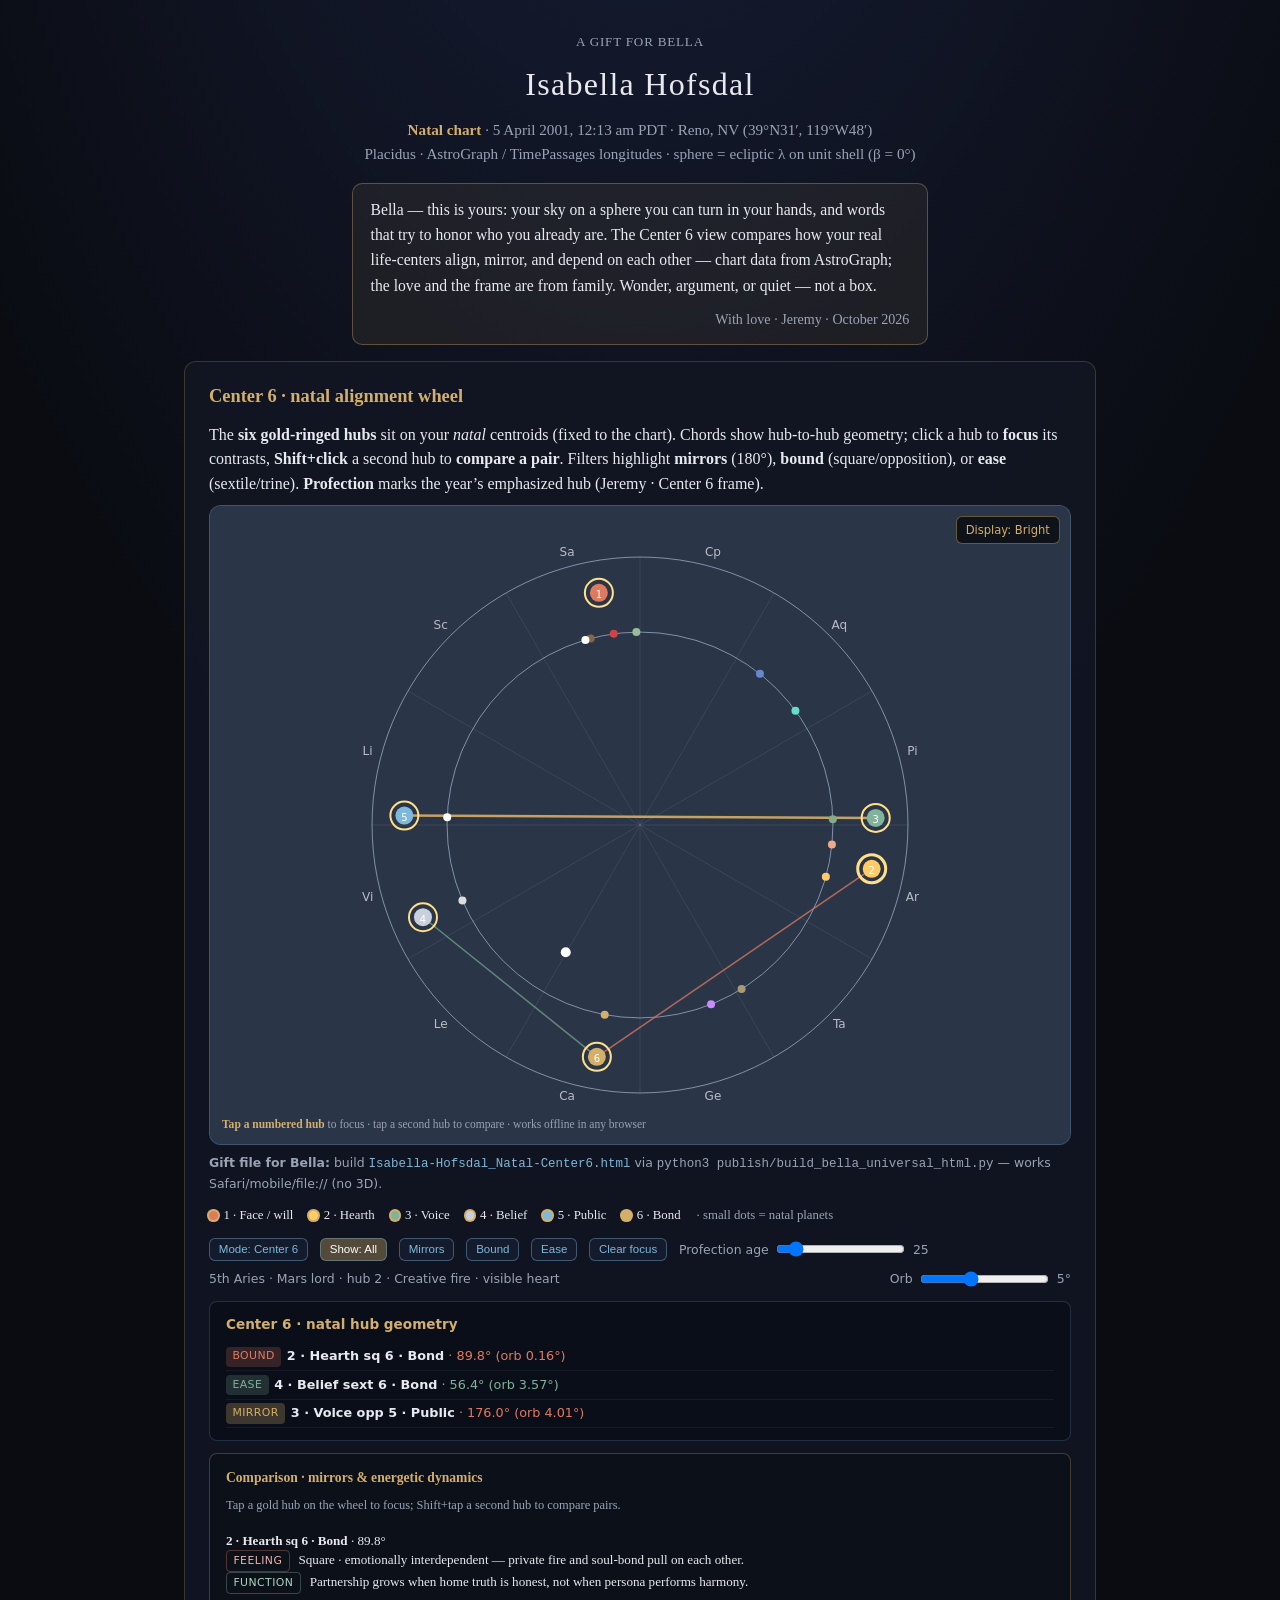
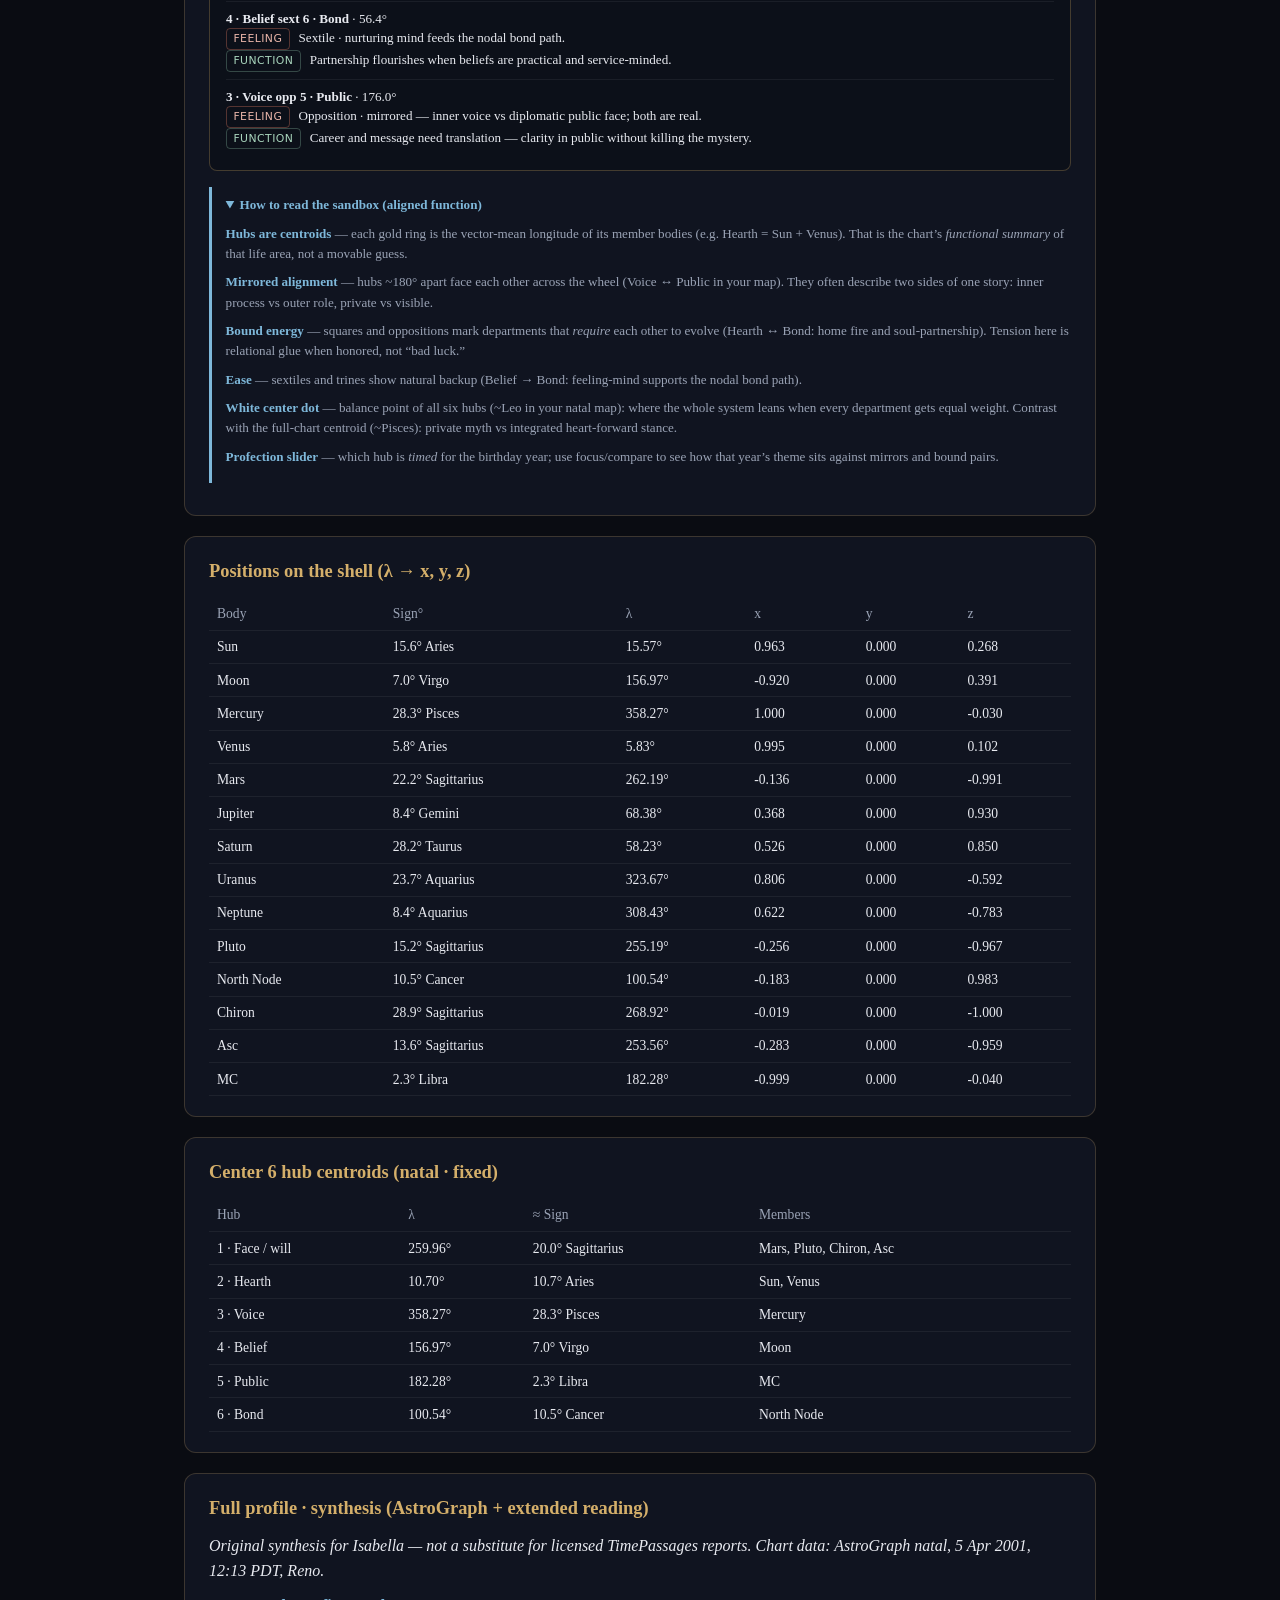
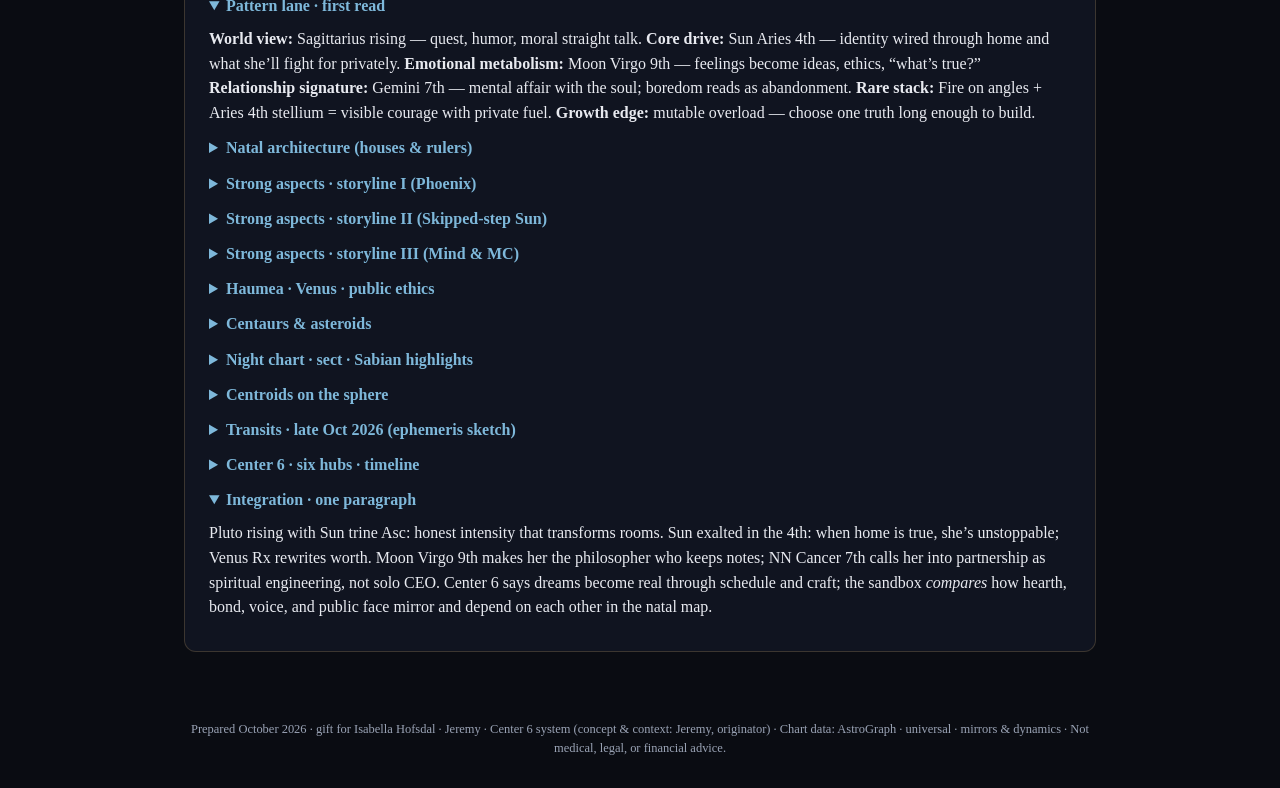
==== commit 4e79ede9: "Redeploy Bella Center 6 natal wheel with Isabella Hofsdal name." ====
--- a/hearth-center6-kovach-v0.html
+++ b/hearth-center6-kovach-v0.html
@@ -4,7 +4,7 @@
   <meta charset="utf-8" />
   <meta name="robots" content="noindex,nofollow,noarchive" />
   <meta name="viewport" content="width=device-width, initial-scale=1" />
-  <title>Isabella Kovach · Natal Profile · Ecliptic Sphere</title>
+  <title>Isabella Hofsdal · Natal Profile · Ecliptic Sphere</title>
   <style>
     :root {
       --bg: #0a0c12;
@@ -243,7 +243,7 @@
 <body>
   <header>
     <p class="meta" style="margin:0 0 0.5rem; font-size:0.82rem; letter-spacing:0.06em; text-transform:uppercase;">A gift for Bella</p>
-    <h1>Isabella Kovach</h1>
+    <h1>Isabella Hofsdal</h1>
     <p class="meta">
       <strong>Natal chart</strong> · 5 April 2001, 12:13 am PDT · Reno, NV (39°N31′, 119°W48′)<br />
       Placidus · AstroGraph / TimePassages longitudes · sphere = ecliptic λ on unit shell (β = 0°)
@@ -265,7 +265,7 @@
         
         
       </div>
-      <p style="font-size:0.78rem;color:var(--muted);margin:0.5rem 0 0;font-family:system-ui,sans-serif;"><strong>Gift file for Bella:</strong> build <code style="color:var(--accent)">Isabella-Kovach_Natal-Center6.html</code> via <code>python3 publish/build_bella_universal_html.py</code> — works Safari/mobile/file:// (no 3D).</p>
+      <p style="font-size:0.78rem;color:var(--muted);margin:0.5rem 0 0;font-family:system-ui,sans-serif;"><strong>Gift file for Bella:</strong> build <code style="color:var(--accent)">Isabella-Hofsdal_Natal-Center6.html</code> via <code>python3 publish/build_bella_universal_html.py</code> — works Safari/mobile/file:// (no 3D).</p>
       <div class="legend" id="planet-legend"></div>
       <div class="sandbox-bar">
         <button type="button" id="toggle-mode">Mode: Center 6</button>
@@ -384,7 +384,7 @@
   </main>
 
   <footer>
-    Prepared October 2026 · gift for Isabella Kovach · Jeremy · Center 6 system (concept &amp; context: Jeremy, originator) · Chart data: AstroGraph · universal · mirrors &amp; dynamics · Not medical, legal, or financial advice.
+    Prepared October 2026 · gift for Isabella Hofsdal · Jeremy · Center 6 system (concept &amp; context: Jeremy, originator) · Chart data: AstroGraph · universal · mirrors &amp; dynamics · Not medical, legal, or financial advice.
   </footer>
 
   
